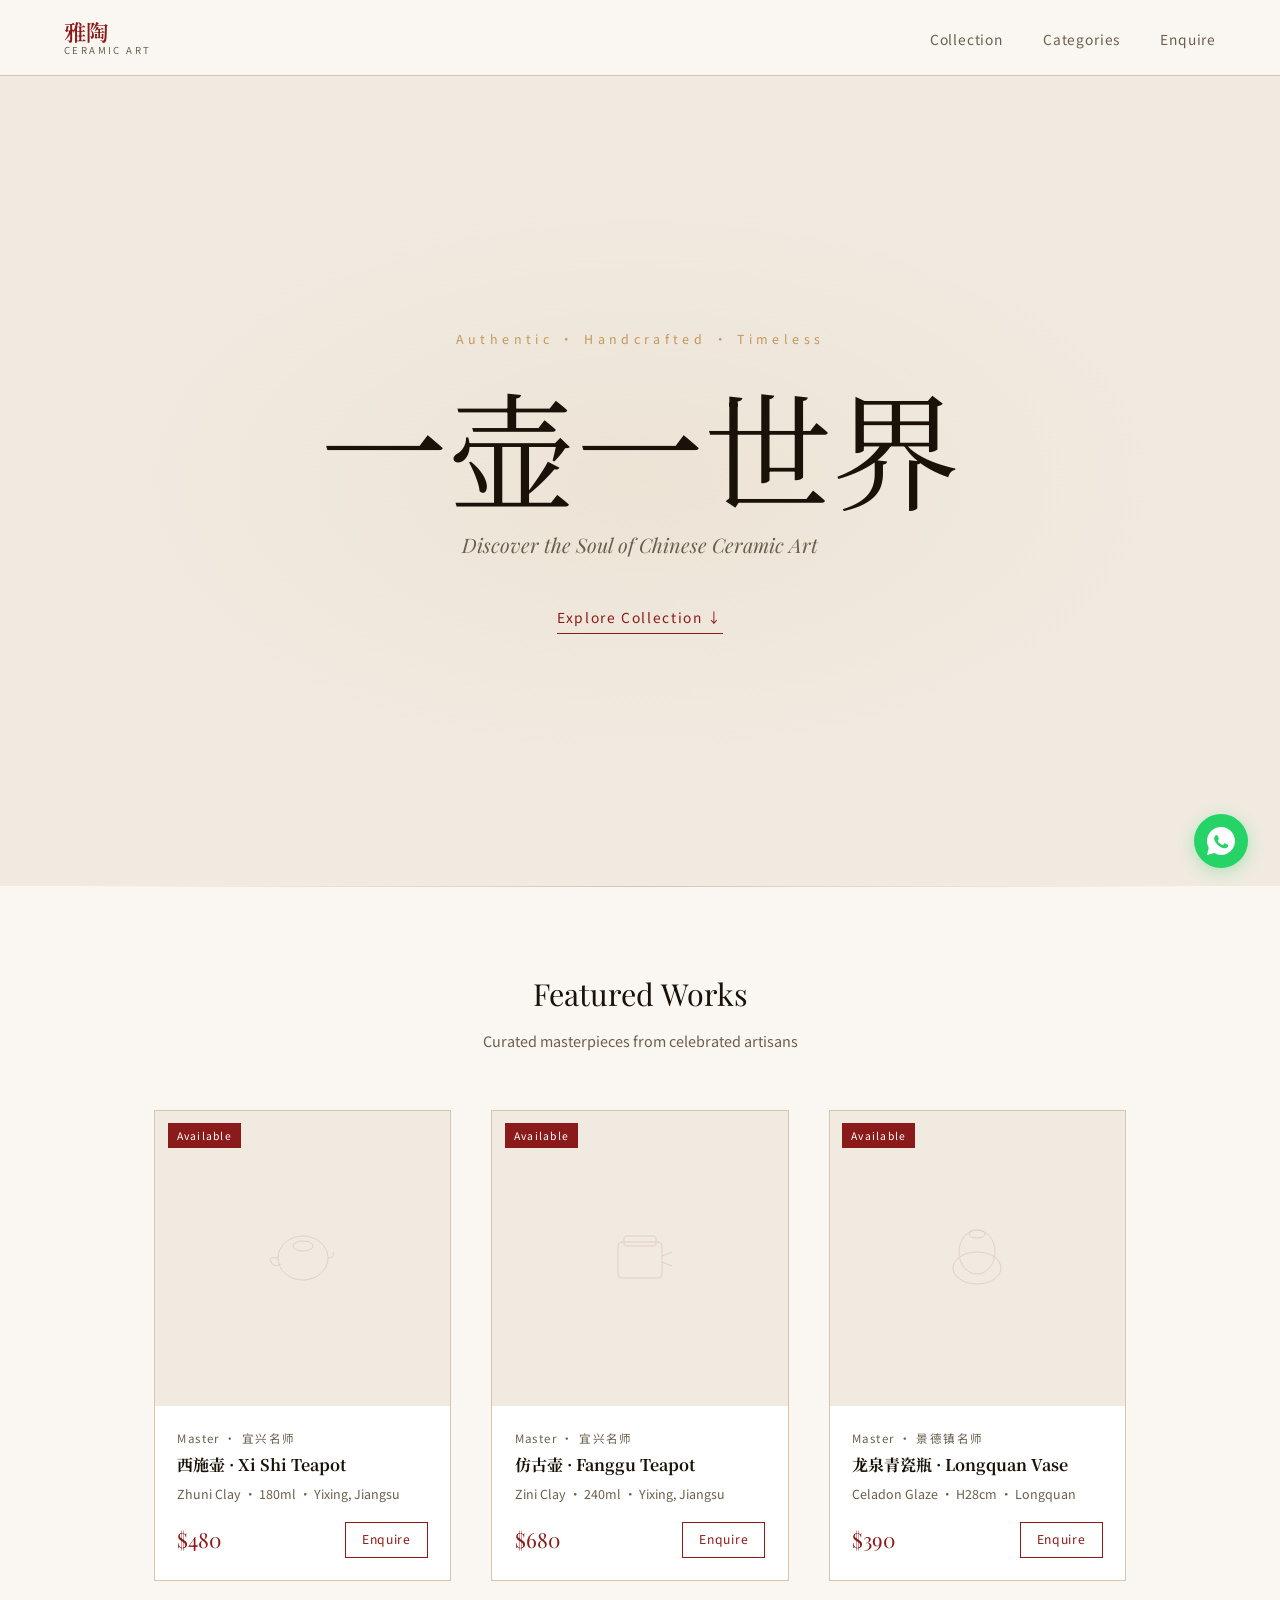
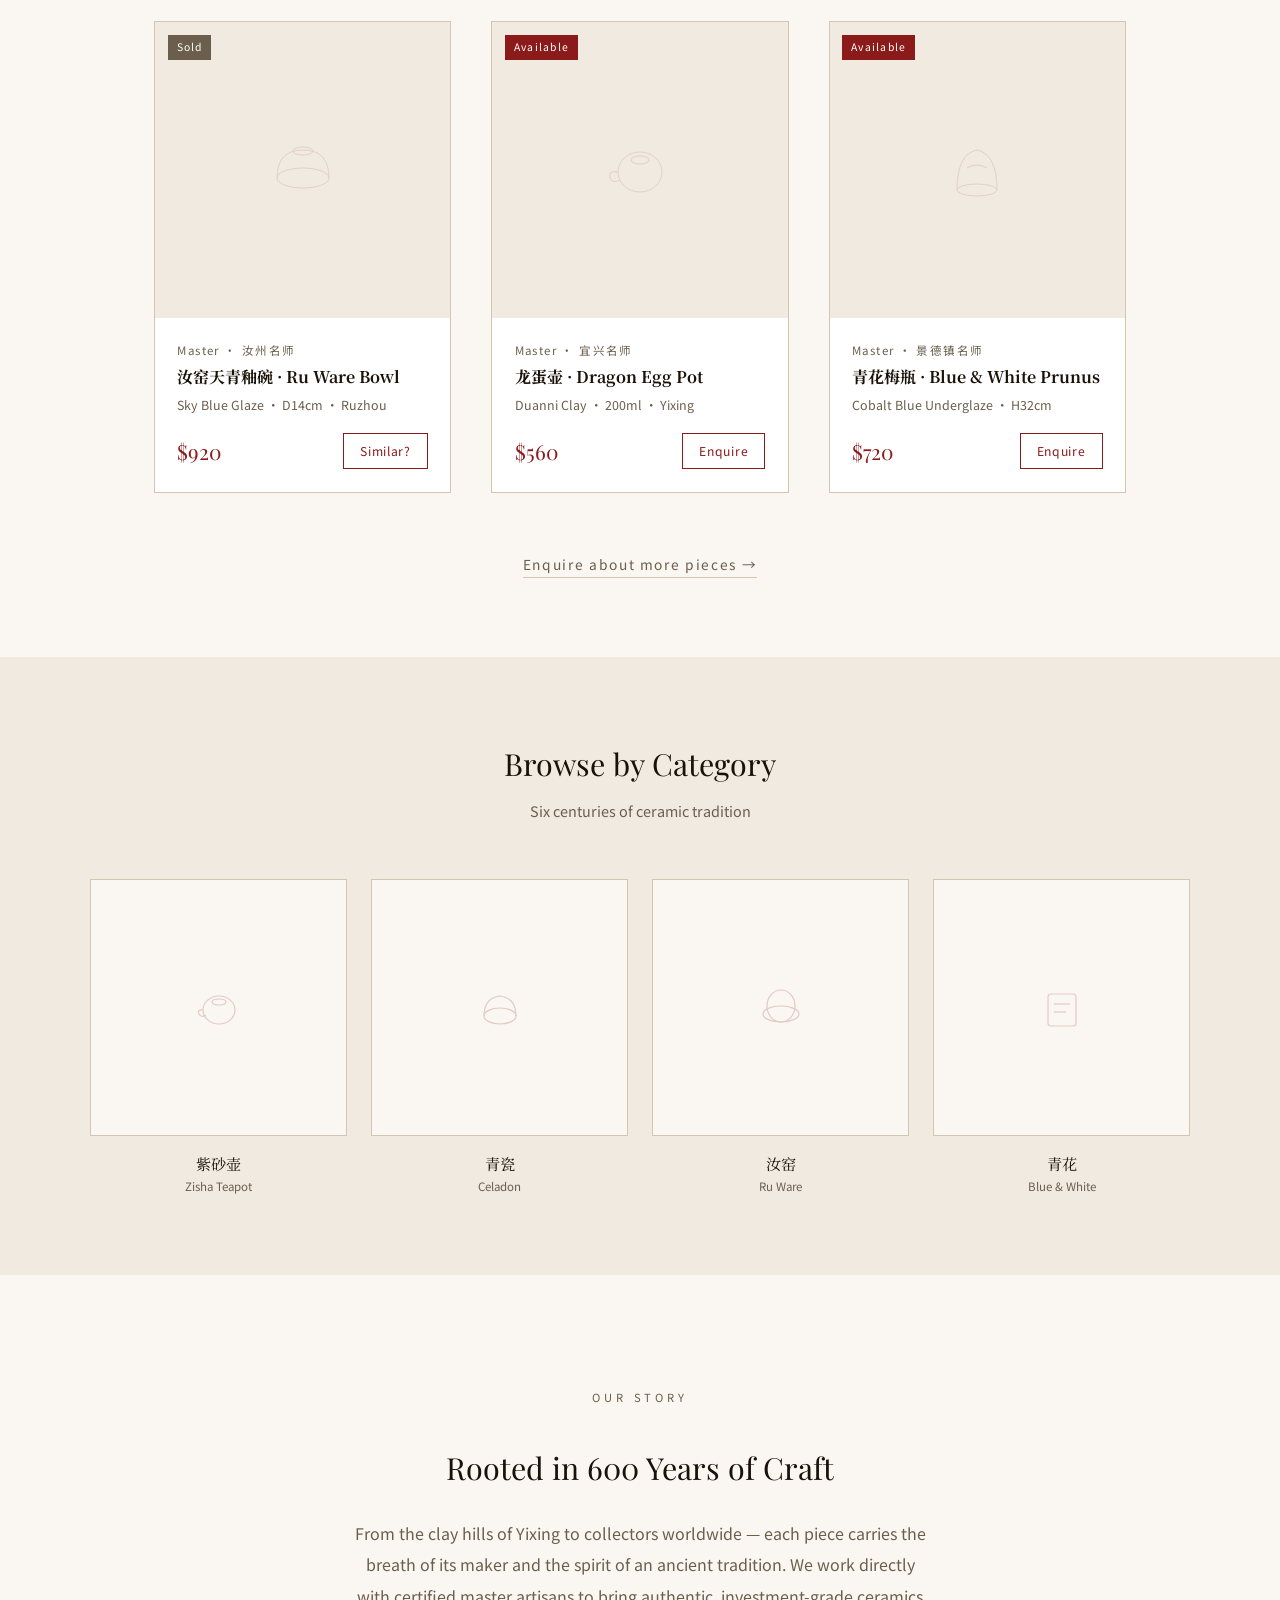
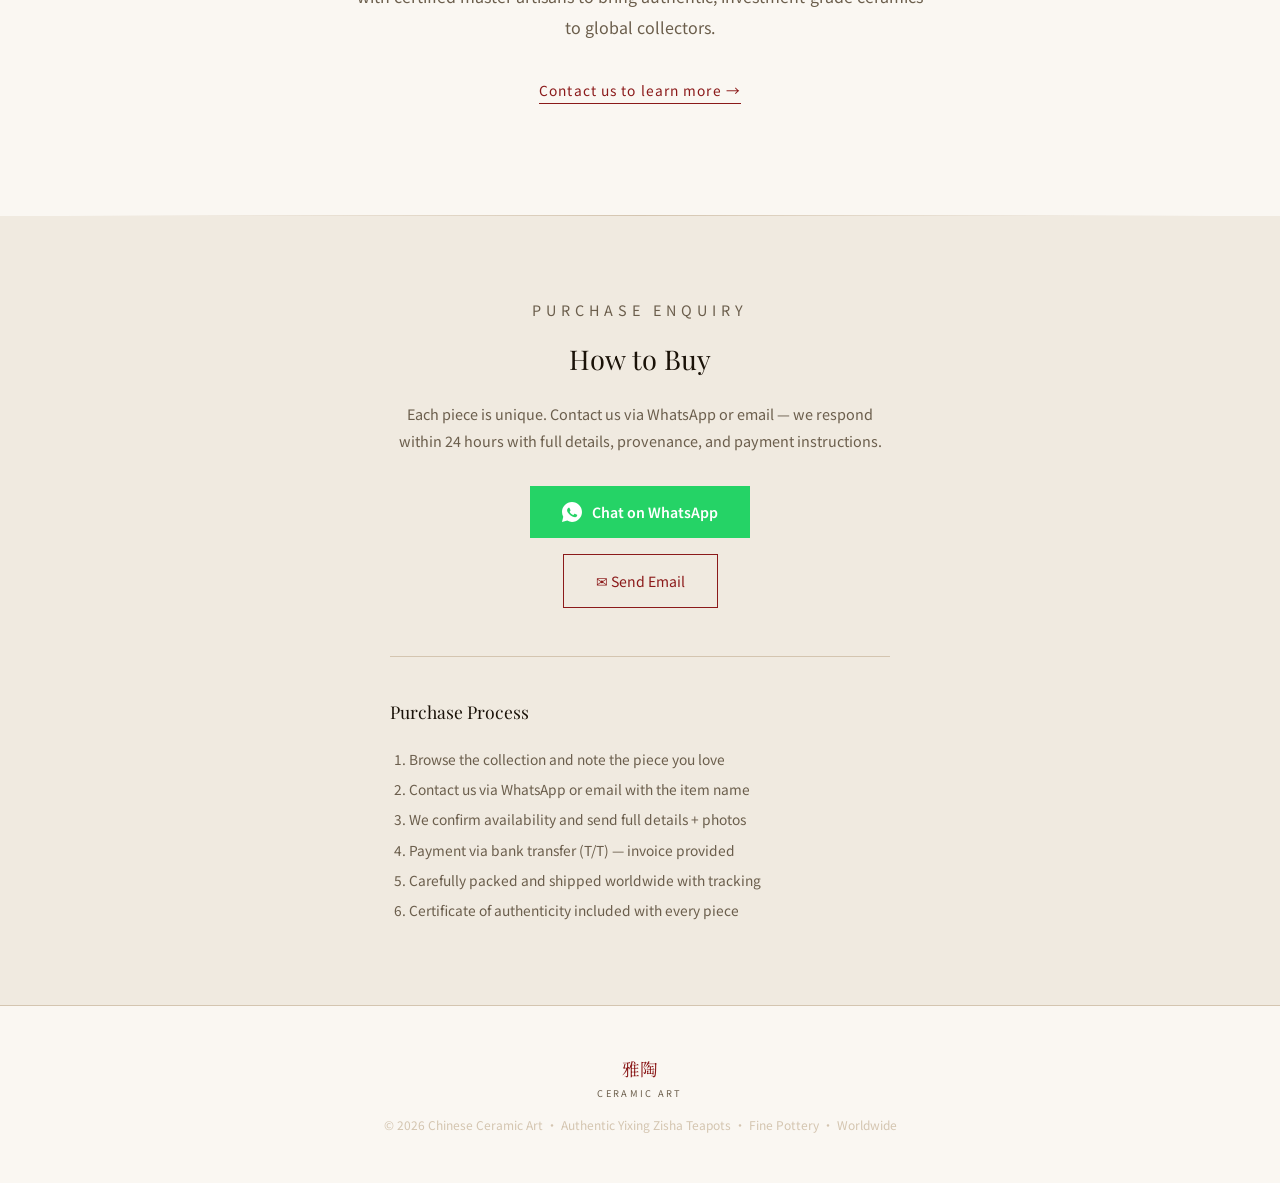
==== index.html @ b3f974ad "feat: 添加根目录完整单文件 DEMO（东方极简风格）" ====
<!DOCTYPE html>
<html lang="en">
<head>
<meta charset="UTF-8">
<meta name="viewport" content="width=device-width, initial-scale=1.0">
<title>雅陶 · Chinese Ceramic Art | Authentic Yixing Zisha Teapots</title>
<meta name="description" content="Authentic Chinese ceramic masterpieces. Handcrafted Yixing zisha teapots, celadon, and fine pottery. Worldwide shipping.">
<link rel="preconnect" href="https://fonts.googleapis.com">
<link href="https://fonts.googleapis.com/css2?family=Noto+Serif+SC:wght@400;600&family=Playfair+Display:ital,wght@0,400;0,700;1,400&family=Noto+Sans+SC:wght@300;400&display=swap" rel="stylesheet">
<style>
:root{--bg:#FAF7F2;--bg2:#F0EAE0;--bg3:#E8DDD0;--red:#8B1A1A;--gold:#C4975A;--text:#1A1208;--muted:#6B5E4C;--border:#D4C5B0;--wa:#25D366;--max:1100px}
*{box-sizing:border-box;margin:0;padding:0}
html{scroll-behavior:smooth}
body{font-family:'Noto Sans SC',sans-serif;background:var(--bg);color:var(--text);line-height:1.75}
a{color:inherit;text-decoration:none}
/* NAV */
nav{position:sticky;top:0;z-index:100;display:flex;justify-content:space-between;align-items:center;padding:1.2rem 5%;background:var(--bg);border-bottom:1px solid var(--border)}
.logo{display:flex;flex-direction:column;line-height:1.15}
.logo-cn{font-family:'Noto Serif SC',serif;font-size:1.4rem;font-weight:600;color:var(--red)}
.logo-en{font-size:.6rem;letter-spacing:.25em;color:var(--muted)}
.nav-links{list-style:none;display:flex;gap:2.5rem;align-items:center}
.nav-links a{font-size:.86rem;letter-spacing:.06em;color:var(--muted);transition:color .3s}
.nav-links a:hover{color:var(--red)}
/* HERO */
.hero{min-height:90vh;display:flex;align-items:center;justify-content:center;text-align:center;background:var(--bg2);padding:4rem 5%;position:relative;overflow:hidden}
.hero::before{content:'';position:absolute;inset:0;background:radial-gradient(ellipse 60% 50% at 50% 50%,rgba(196,151,90,.08) 0%,transparent 70%)}
.hero-inner{position:relative;z-index:1;max-width:700px}
.hero-sub{font-size:.78rem;letter-spacing:.35em;color:var(--gold);margin-bottom:1.8rem}
.hero h1{font-family:'Noto Serif SC',serif;font-size:clamp(4rem,12vw,8rem);font-weight:400;color:var(--text);margin-bottom:.8rem;line-height:1.05}
.hero-tagline{font-family:'Playfair Display',serif;font-style:italic;font-size:1.25rem;color:var(--muted);margin-bottom:2.5rem}
.btn-exp{display:inline-block;font-size:.86rem;letter-spacing:.12em;color:var(--red);border-bottom:1px solid var(--red);padding-bottom:.25rem;transition:opacity .3s}
.btn-exp:hover{opacity:.65}
/* SECTION */
.sec{max-width:var(--max);margin:0 auto;padding:5rem 5%}
.sec-hdr{text-align:center;margin-bottom:3.5rem}
.sec-hdr h2{font-family:'Playfair Display',serif;font-size:1.9rem;font-weight:400;margin-bottom:.5rem}
.sec-hdr p{color:var(--muted);font-size:.9rem}
.div{height:1px;background:linear-gradient(90deg,transparent,var(--border),transparent);margin:0 5%}
/* FEATURED */
.pgrid{display:grid;grid-template-columns:repeat(auto-fit,minmax(280px,1fr));gap:2.5rem}
.pc{background:#fff;border:1px solid var(--border);transition:box-shadow .3s}
.pc:hover{box-shadow:0 8px 32px rgba(26,18,8,.08)}
.pimg{width:100%;aspect-ratio:1/1;background:var(--bg2);position:relative;overflow:hidden;display:flex;align-items:center;justify-content:center;transition:transform .5s}
.pc:hover .pimg{transform:scale(1.03)}
.pimg svg{width:80px;height:80px;opacity:.12}
.badge{position:absolute;top:.8rem;left:.8rem;background:var(--red);color:#fff;font-size:.65rem;letter-spacing:.12em;padding:.2rem .55rem}
.badge.sold{background:var(--muted)}
.pinfo{padding:1.4rem}
.partist{font-size:.72rem;letter-spacing:.12em;color:var(--muted);margin-bottom:.3rem}
.pname{font-family:'Noto Serif SC',serif;font-size:1rem;margin-bottom:.4rem;line-height:1.5}
.pdetail{font-size:.78rem;color:var(--muted);margin-bottom:1rem}
.pfoot{display:flex;justify-content:space-between;align-items:center}
.pprice{font-family:'Playfair Display',serif;font-size:1.3rem;color:var(--red)}
.benq{border:1px solid var(--red);color:var(--red);font-size:.76rem;letter-spacing:.06em;padding:.4rem 1rem;transition:all .3s}
.benq:hover{background:var(--red);color:#fff}
.view-all{text-align:center;margin-top:3.5rem}
.view-all a{font-size:.86rem;letter-spacing:.12em;color:var(--muted);border-bottom:1px solid var(--border);padding-bottom:.2rem;transition:color .3s}
.view-all a:hover{color:var(--red)}
/* CATEGORIES */
.cats{background:var(--bg2);padding:5rem 5%}
.cats-inner{max-width:var(--max);margin:0 auto}
.cgrid{display:grid;grid-template-columns:repeat(4,1fr);gap:1.5rem;margin-top:3.5rem}
.ci{display:flex;flex-direction:column;align-items:center;gap:1rem;cursor:pointer;transition:opacity .3s}
.ci:hover{opacity:.75}
.cimg{width:100%;aspect-ratio:1/1;background:var(--bg);border:1px solid var(--border);display:flex;align-items:center;justify-content:center}
.cimg svg{width:48px;height:48px;opacity:.2}
.clbl{font-family:'Noto Serif SC',serif;font-size:.95rem;text-align:center;line-height:1.6}
.clbl small{font-family:'Noto Sans SC',sans-serif;font-size:.72rem;color:var(--muted);display:block}
/* STORY */
.story{padding:7rem 5%;text-align:center;background:var(--bg)}
.story-inner{max-width:580px;margin:0 auto}
.story-lbl{font-size:.7rem;letter-spacing:.35em;color:var(--gold);margin-bottom:1.2rem}
.story h2{font-family:'Playfair Display',serif;font-size:1.9rem;font-weight:400;margin-bottom:1.5rem}
.story p{color:var(--muted);line-height:1.95;margin-bottom:2rem}
.story a{font-size:.86rem;letter-spacing:.08em;color:var(--red);border-bottom:1px solid var(--red);padding-bottom:.2rem}
/* CONTACT */
.contact{padding:5rem 5%;background:var(--bg2);text-align:center}
.contact-inner{max-width:500px;margin:0 auto}
.contact h2{font-family:'Playfair Display',serif;font-size:1.7rem;font-weight:400;margin-bottom:1rem}
.contact p{color:var(--muted);font-size:.9rem;margin-bottom:2rem;line-height:1.9}
.cbtns{display:flex;flex-direction:column;gap:1rem;align-items:center}
.bwa{display:inline-flex;align-items:center;gap:.6rem;background:var(--wa);color:#fff;font-weight:600;font-size:.88rem;padding:.85rem 2rem;transition:opacity .3s}
.bwa:hover{opacity:.88}
.bem{display:inline-block;border:1px solid var(--red);color:var(--red);font-size:.88rem;padding:.85rem 2rem;transition:all .3s}
.bem:hover{background:var(--red);color:#fff}
.how-to{margin-top:3rem;text-align:left;border-top:1px solid var(--border);padding-top:2.5rem}
.how-to h3{font-family:'Playfair Display',serif;font-size:1.1rem;font-weight:400;margin-bottom:1rem;color:var(--text)}
.how-to ol{color:var(--muted);font-size:.86rem;line-height:2.2;padding-left:1.2rem}
/* FOOTER */
footer{text-align:center;padding:3rem 5%;border-top:1px solid var(--border)}
.flogo-cn{font-family:'Noto Serif SC',serif;font-size:1.1rem;color:var(--red);display:block}
.flogo-en{font-size:.58rem;letter-spacing:.25em;color:var(--muted);display:block;margin-bottom:.8rem}
.fcopy{font-size:.75rem;color:var(--border)}
/* WA FLOAT */
.waf{position:fixed;bottom:2rem;right:2rem;width:54px;height:54px;background:var(--wa);border-radius:50%;display:flex;align-items:center;justify-content:center;box-shadow:0 4px 16px rgba(37,211,102,.32);z-index:999;transition:transform .3s}
.waf:hover{transform:scale(1.1)}
@media(max-width:768px){.nav-links{display:none}.hero h1{font-size:4rem}.pgrid{grid-template-columns:1fr}.cgrid{grid-template-columns:repeat(2,1fr)}}
</style>
</head>
<body>

<nav>
  <a href="#" class="logo">
    <span class="logo-cn">雅陶</span>
    <span class="logo-en">CERAMIC ART</span>
  </a>
  <ul class="nav-links">
    <li><a href="#collection">Collection</a></li>
    <li><a href="#categories">Categories</a></li>
    <li><a href="#contact">Enquire</a></li>
  </ul>
</nav>

<!-- HERO -->
<section class="hero">
  <div class="hero-inner">
    <p class="hero-sub">Authentic · Handcrafted · Timeless</p>
    <h1>一壶一世界</h1>
    <p class="hero-tagline">Discover the Soul of Chinese Ceramic Art</p>
    <a href="#collection" class="btn-exp">Explore Collection ↓</a>
  </div>
</section>

<div class="div"></div>

<!-- FEATURED COLLECTION -->
<section class="sec" id="collection">
  <div class="sec-hdr">
    <h2>Featured Works</h2>
    <p>Curated masterpieces from celebrated artisans</p>
  </div>
  <div class="pgrid">

    <div class="pc">
      <div class="pimg">
        <svg viewBox="0 0 80 80" fill="none" stroke="#8B1A1A" stroke-width="1"><ellipse cx="40" cy="40" rx="25" ry="22"/><ellipse cx="40" cy="28" rx="10" ry="5"/><path d="M15 40 Q5 38 8 44 Q11 50 18 46"/><path d="M65 40 Q72 40 70 34"/></svg>
        <span class="badge">Available</span>
      </div>
      <div class="pinfo">
        <p class="partist">Master · 宜兴名师</p>
        <h3 class="pname">西施壶 · Xi Shi Teapot</h3>
        <p class="pdetail">Zhuni Clay · 180ml · Yixing, Jiangsu</p>
        <div class="pfoot">
          <span class="pprice">$480</span>
          <a href="https://wa.me/YOUR_NUMBER?text=I'm+interested+in+Xi+Shi+Teapot+%28$480%29" class="benq" target="_blank">Enquire</a>
        </div>
      </div>
    </div>

    <div class="pc">
      <div class="pimg">
        <svg viewBox="0 0 80 80" fill="none" stroke="#8B1A1A" stroke-width="1"><rect x="18" y="24" width="44" height="36" rx="4"/><rect x="24" y="18" width="32" height="10" rx="2"/><line x1="62" y1="38" x2="72" y2="34"/><line x1="62" y1="44" x2="72" y2="48"/></svg>
        <span class="badge">Available</span>
      </div>
      <div class="pinfo">
        <p class="partist">Master · 宜兴名师</p>
        <h3 class="pname">仿古壶 · Fanggu Teapot</h3>
        <p class="pdetail">Zini Clay · 240ml · Yixing, Jiangsu</p>
        <div class="pfoot">
          <span class="pprice">$680</span>
          <a href="https://wa.me/YOUR_NUMBER?text=I'm+interested+in+Fanggu+Teapot+%28$680%29" class="benq" target="_blank">Enquire</a>
        </div>
      </div>
    </div>

    <div class="pc">
      <div class="pimg">
        <svg viewBox="0 0 80 80" fill="none" stroke="#8B1A1A" stroke-width="1"><ellipse cx="40" cy="50" rx="24" ry="16"/><ellipse cx="40" cy="34" rx="18" ry="22"/><ellipse cx="40" cy="16" rx="8" ry="4"/></svg>
        <span class="badge">Available</span>
      </div>
      <div class="pinfo">
        <p class="partist">Master · 景德镇名师</p>
        <h3 class="pname">龙泉青瓷瓶 · Longquan Vase</h3>
        <p class="pdetail">Celadon Glaze · H28cm · Longquan</p>
        <div class="pfoot">
          <span class="pprice">$390</span>
          <a href="https://wa.me/YOUR_NUMBER?text=I'm+interested+in+Longquan+Vase+%28$390%29" class="benq" target="_blank">Enquire</a>
        </div>
      </div>
    </div>

    <div class="pc">
      <div class="pimg">
        <svg viewBox="0 0 80 80" fill="none" stroke="#8B1A1A" stroke-width="1"><ellipse cx="40" cy="48" rx="26" ry="10"/><path d="M14 48 Q14 20 40 20 Q66 20 66 48"/><ellipse cx="40" cy="21" rx="10" ry="4"/></svg>
        <span class="badge sold">Sold</span>
      </div>
      <div class="pinfo">
        <p class="partist">Master · 汝州名师</p>
        <h3 class="pname">汝窑天青釉碗 · Ru Ware Bowl</h3>
        <p class="pdetail">Sky Blue Glaze · D14cm · Ruzhou</p>
        <div class="pfoot">
          <span class="pprice">$920</span>
          <a href="https://wa.me/YOUR_NUMBER?text=Interested+in+similar+Ru+Ware+pieces" class="benq" target="_blank">Similar?</a>
        </div>
      </div>
    </div>

    <div class="pc">
      <div class="pimg">
        <svg viewBox="0 0 80 80" fill="none" stroke="#8B1A1A" stroke-width="1"><ellipse cx="40" cy="42" rx="22" ry="20"/><ellipse cx="40" cy="30" rx="9" ry="4"/><path d="M18 42 Q8 40 10 48 Q12 54 20 50"/></svg>
        <span class="badge">Available</span>
      </div>
      <div class="pinfo">
        <p class="partist">Master · 宜兴名师</p>
        <h3 class="pname">龙蛋壶 · Dragon Egg Pot</h3>
        <p class="pdetail">Duanni Clay · 200ml · Yixing</p>
        <div class="pfoot">
          <span class="pprice">$560</span>
          <a href="https://wa.me/YOUR_NUMBER?text=I'm+interested+in+Dragon+Egg+Pot+%28$560%29" class="benq" target="_blank">Enquire</a>
        </div>
      </div>
    </div>

    <div class="pc">
      <div class="pimg">
        <svg viewBox="0 0 80 80" fill="none" stroke="#8B1A1A" stroke-width="1"><path d="M20 60 Q20 24 40 20 Q60 24 60 60"/><ellipse cx="40" cy="60" rx="20" ry="6"/><path d="M30 38 Q40 32 50 38"/></svg>
        <span class="badge">Available</span>
      </div>
      <div class="pinfo">
        <p class="partist">Master · 景德镇名师</p>
        <h3 class="pname">青花梅瓶 · Blue & White Prunus</h3>
        <p class="pdetail">Cobalt Blue Underglaze · H32cm</p>
        <div class="pfoot">
          <span class="pprice">$720</span>
          <a href="https://wa.me/YOUR_NUMBER?text=I'm+interested+in+Blue+White+Prunus+Vase+%28$720%29" class="benq" target="_blank">Enquire</a>
        </div>
      </div>
    </div>

  </div>
  <div class="view-all"><a href="#contact">Enquire about more pieces →</a></div>
</section>

<!-- CATEGORIES -->
<div class="cats" id="categories">
  <div class="cats-inner">
    <div class="sec-hdr">
      <h2>Browse by Category</h2>
      <p>Six centuries of ceramic tradition</p>
    </div>
    <div class="cgrid">
      <div class="ci">
        <div class="cimg"><svg viewBox="0 0 48 48" fill="none" stroke="#8B1A1A" stroke-width="1.2"><ellipse cx="24" cy="26" rx="16" ry="14"/><ellipse cx="24" cy="18" rx="7" ry="3"/><path d="M8 26Q2 25 4 30Q6 34 11 31"/></svg></div>
        <span class="clbl">紫砂壶<small>Zisha Teapot</small></span>
      </div>
      <div class="ci">
        <div class="cimg"><svg viewBox="0 0 48 48" fill="none" stroke="#8B1A1A" stroke-width="1.2"><ellipse cx="24" cy="32" rx="16" ry="8"/><path d="M8 32Q8 14 24 12Q40 14 40 32"/></svg></div>
        <span class="clbl">青瓷<small>Celadon</small></span>
      </div>
      <div class="ci">
        <div class="cimg"><svg viewBox="0 0 48 48" fill="none" stroke="#8B1A1A" stroke-width="1.2"><ellipse cx="24" cy="30" rx="18" ry="8"/><ellipse cx="24" cy="22" rx="14" ry="16"/></svg></div>
        <span class="clbl">汝窑<small>Ru Ware</small></span>
      </div>
      <div class="ci">
        <div class="cimg"><svg viewBox="0 0 48 48" fill="none" stroke="#8B1A1A" stroke-width="1.2"><rect x="10" y="10" width="28" height="32" rx="3"/><line x1="16" y1="20" x2="32" y2="20"/><line x1="16" y1="28" x2="28" y2="28"/></svg></div>
        <span class="clbl">青花<small>Blue & White</small></span>
      </div>
    </div>
  </div>
</div>

<!-- STORY -->
<div class="story">
  <div class="story-inner">
    <p class="story-lbl">OUR STORY</p>
    <h2>Rooted in 600 Years of Craft</h2>
    <p>From the clay hills of Yixing to collectors worldwide — each piece carries the breath of its maker and the spirit of an ancient tradition. We work directly with certified master artisans to bring authentic, investment-grade ceramics to global collectors.</p>
    <a href="#contact">Contact us to learn more →</a>
  </div>
</div>

<div class="div"></div>

<!-- CONTACT -->
<div class="contact" id="contact">
  <div class="contact-inner">
    <p class="story-lbl" style="margin-bottom:.8rem">PURCHASE ENQUIRY</p>
    <h2>How to Buy</h2>
    <p>Each piece is unique. Contact us via WhatsApp or email — we respond within 24 hours with full details, provenance, and payment instructions.</p>
    <div class="cbtns">
      <a href="https://wa.me/YOUR_NUMBER?text=Hello%2C+I'd+like+to+enquire+about+a+ceramic+piece" class="bwa" target="_blank">
        <svg width="20" height="20" viewBox="0 0 32 32" fill="white"><path d="M16 0C7.164 0 0 7.163 0 16c0 2.822.736 5.469 2.018 7.773L0 32l8.418-2.207A15.93 15.93 0 0016 32c8.836 0 16-7.163 16-16S24.836 0 16 0zm8.078 22.418c-.336.943-1.965 1.805-2.703 1.918-.691.105-1.559.15-2.514-.158-.578-.188-1.32-.438-2.268-.857-3.992-1.723-6.602-5.73-6.801-5.994-.199-.264-1.625-2.162-1.625-4.125s1.027-2.926 1.393-3.328c.363-.402.793-.502 1.059-.502.264 0 .527.002.758.014.242.012.568-.092.889.678.336.801 1.143 2.764 1.242 2.963.1.199.166.43.033.693-.133.264-.199.43-.398.662-.199.232-.418.519-.596.697-.199.199-.406.414-.175.812.232.398 1.031 1.699 2.213 2.748 1.52 1.355 2.801 1.773 3.199 1.973.398.199.629.166.861-.1.232-.264.994-1.162 1.26-1.561.264-.398.527-.332.889-.199.363.133 2.309 1.09 2.707 1.287.398.199.662.299.762.465.1.166.1.963-.236 1.906z"/></svg>
        Chat on WhatsApp
      </a>
      <a href="mailto:YOUR_EMAIL?subject=Ceramic%20Enquiry" class="bem">✉ Send Email</a>
    </div>
    <div class="how-to">
      <h3>Purchase Process</h3>
      <ol>
        <li>Browse the collection and note the piece you love</li>
        <li>Contact us via WhatsApp or email with the item name</li>
        <li>We confirm availability and send full details + photos</li>
        <li>Payment via bank transfer (T/T) — invoice provided</li>
        <li>Carefully packed and shipped worldwide with tracking</li>
        <li>Certificate of authenticity included with every piece</li>
      </ol>
    </div>
  </div>
</div>

<footer>
  <span class="flogo-cn">雅陶</span>
  <span class="flogo-en">CERAMIC ART</span>
  <div class="fcopy">© 2026 Chinese Ceramic Art · Authentic Yixing Zisha Teapots · Fine Pottery · Worldwide</div>
</footer>

<a href="https://wa.me/YOUR_NUMBER?text=Hello%2C+ceramic+art+enquiry" class="waf" target="_blank" aria-label="WhatsApp">
  <svg width="28" height="28" viewBox="0 0 32 32" fill="white"><path d="M16 0C7.164 0 0 7.163 0 16c0 2.822.736 5.469 2.018 7.773L0 32l8.418-2.207A15.93 15.93 0 0016 32c8.836 0 16-7.163 16-16S24.836 0 16 0zm8.078 22.418c-.336.943-1.965 1.805-2.703 1.918-.691.105-1.559.15-2.514-.158-.578-.188-1.32-.438-2.268-.857-3.992-1.723-6.602-5.73-6.801-5.994-.199-.264-1.625-2.162-1.625-4.125s1.027-2.926 1.393-3.328c.363-.402.793-.502 1.059-.502.264 0 .527.002.758.014.242.012.568-.092.889.678.336.801 1.143 2.764 1.242 2.963.1.199.166.43.033.693-.133.264-.199.43-.398.662-.199.232-.418.519-.596.697-.199.199-.406.414-.175.812.232.398 1.031 1.699 2.213 2.748 1.52 1.355 2.801 1.773 3.199 1.973.398.199.629.166.861-.1.232-.264.994-1.162 1.26-1.561.264-.398.527-.332.889-.199.363.133 2.309 1.09 2.707 1.287.398.199.662.299.762.465.1.166.1.963-.236 1.906z"/></svg>
</a>

<script>
document.querySelectorAll('a[href^="#"]').forEach(a=>{
  a.addEventListener('click',e=>{
    const t=document.querySelector(a.getAttribute('href'));
    if(t){e.preventDefault();t.scrollIntoView({behavior:'smooth'});}
  });
});
</script>
</body>
</html>
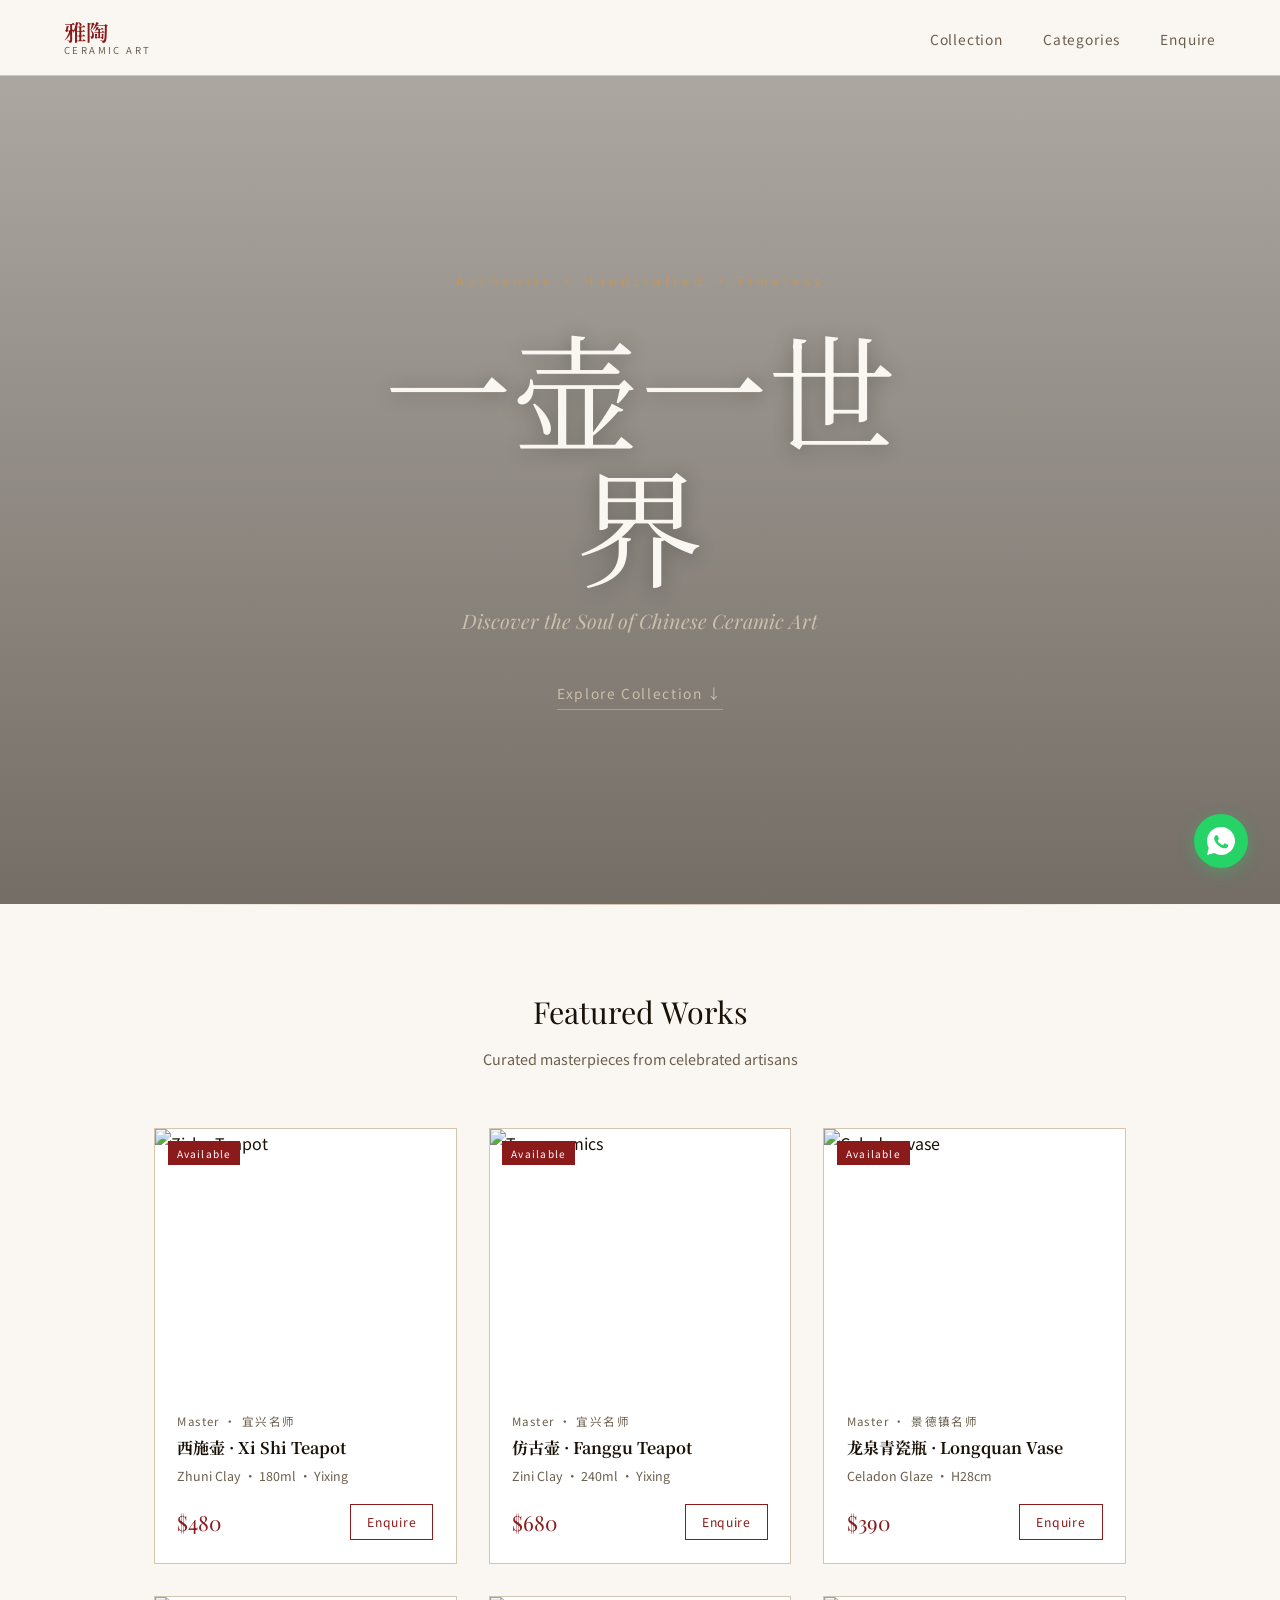
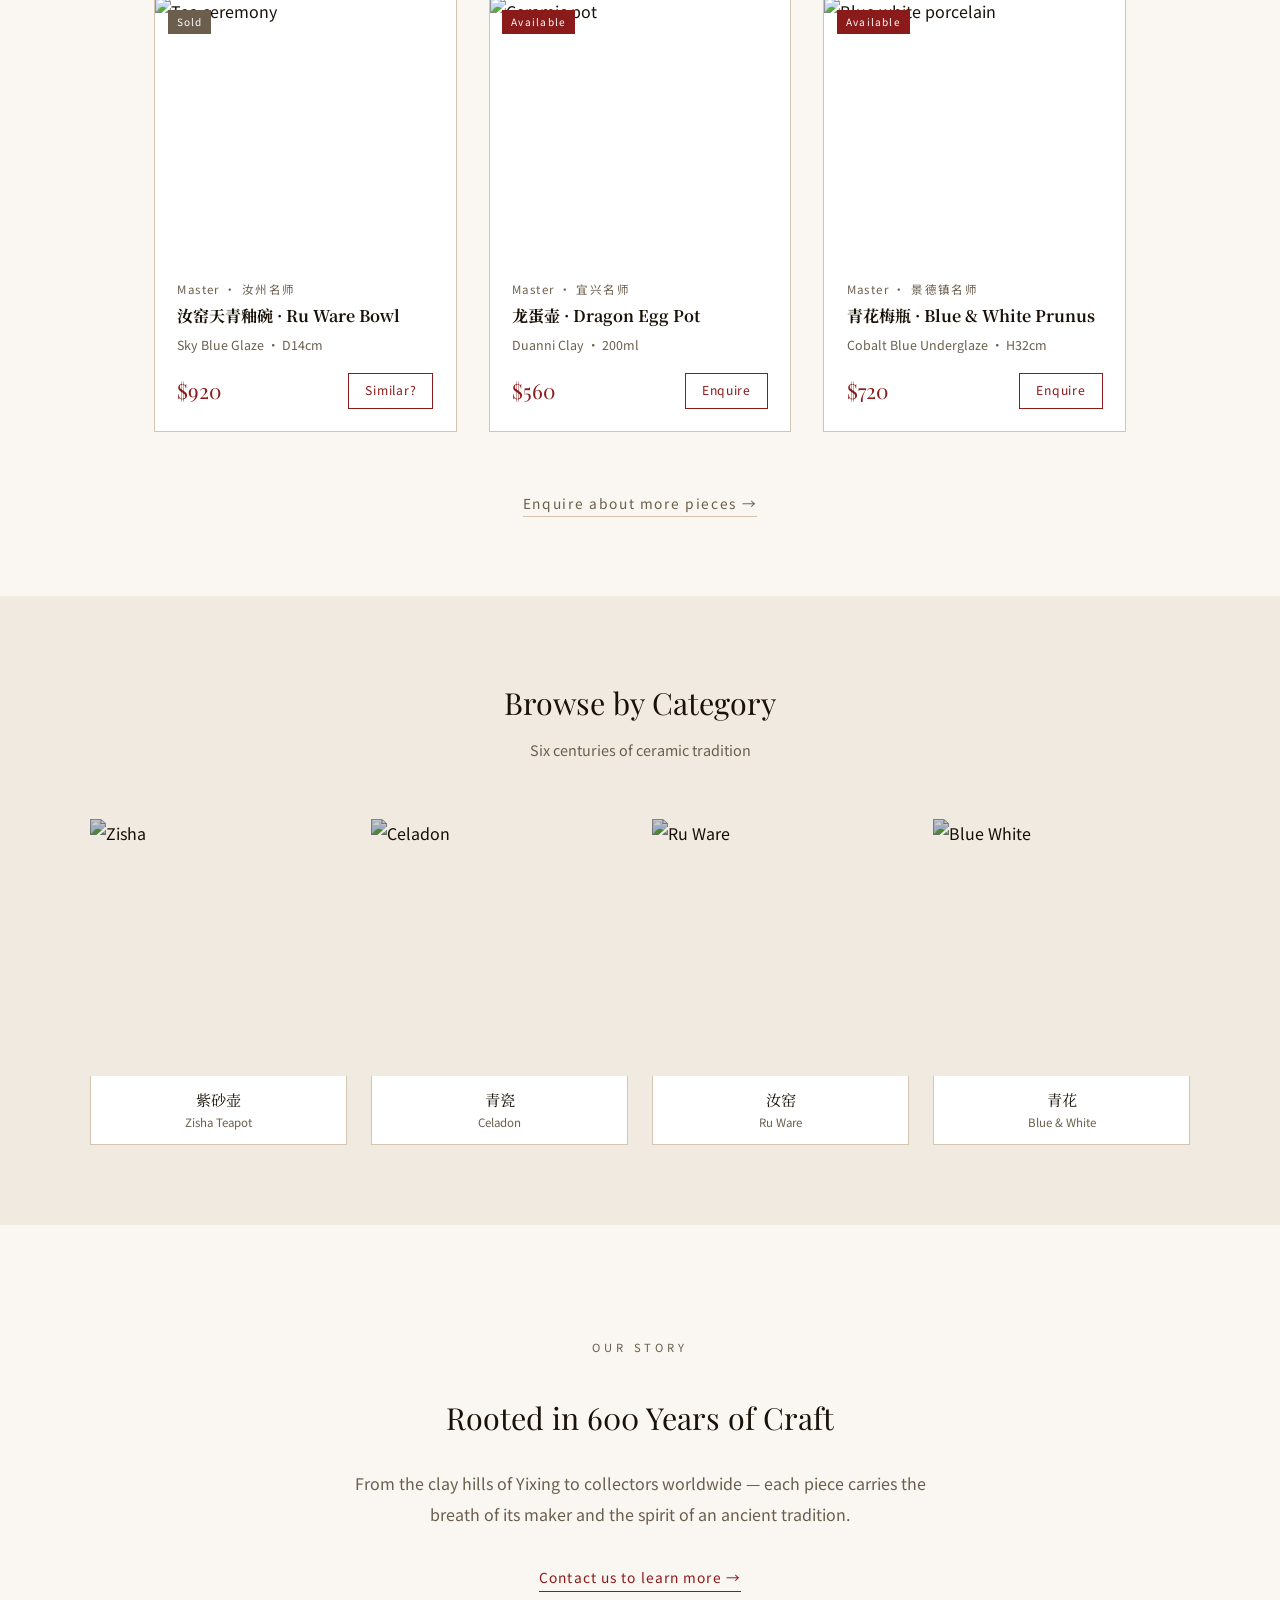
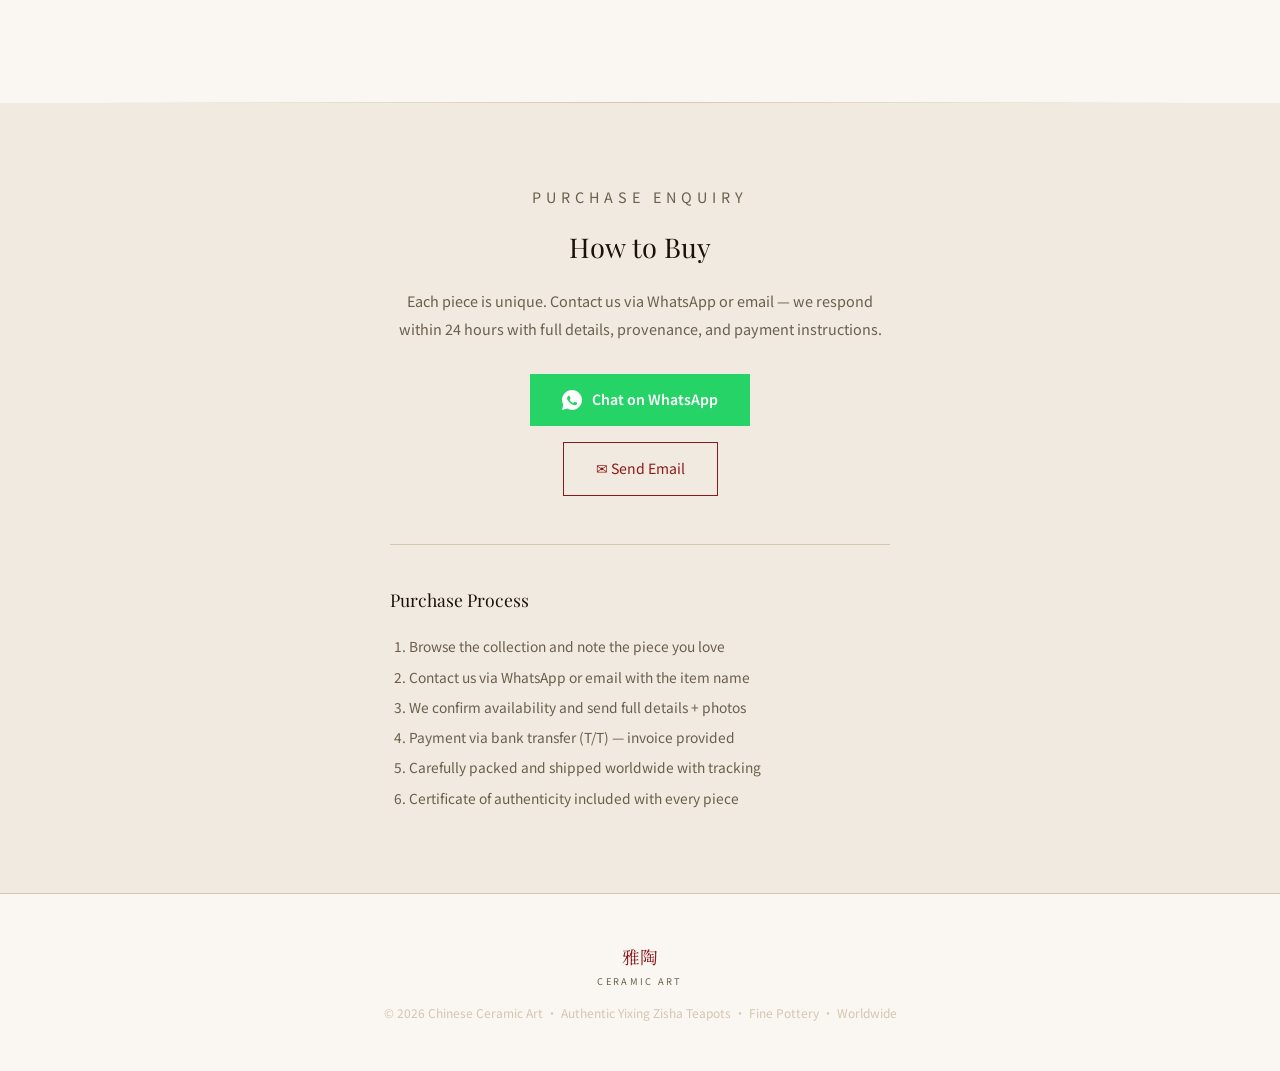
==== commit fa0c2c5b: "feat: 陶瓷网站换入真实图片，Hero 全屏茶道意境大图" ====
--- a/index.html
+++ b/index.html
@@ -8,42 +8,34 @@
 <link rel="preconnect" href="https://fonts.googleapis.com">
 <link href="https://fonts.googleapis.com/css2?family=Noto+Serif+SC:wght@400;600&family=Playfair+Display:ital,wght@0,400;0,700;1,400&family=Noto+Sans+SC:wght@300;400&display=swap" rel="stylesheet">
 <style>
-:root{--bg:#FAF7F2;--bg2:#F0EAE0;--bg3:#E8DDD0;--red:#8B1A1A;--gold:#C4975A;--text:#1A1208;--muted:#6B5E4C;--border:#D4C5B0;--wa:#25D366;--max:1100px}
-*{box-sizing:border-box;margin:0;padding:0}
-html{scroll-behavior:smooth}
+:root{--bg:#FAF7F2;--bg2:#F0EAE0;--red:#8B1A1A;--gold:#C4975A;--text:#1A1208;--muted:#6B5E4C;--border:#D4C5B0;--wa:#25D366;--max:1100px}
+*{box-sizing:border-box;margin:0;padding:0}html{scroll-behavior:smooth}
 body{font-family:'Noto Sans SC',sans-serif;background:var(--bg);color:var(--text);line-height:1.75}
 a{color:inherit;text-decoration:none}
-/* NAV */
-nav{position:sticky;top:0;z-index:100;display:flex;justify-content:space-between;align-items:center;padding:1.2rem 5%;background:var(--bg);border-bottom:1px solid var(--border)}
+nav{position:sticky;top:0;z-index:100;display:flex;justify-content:space-between;align-items:center;padding:1.2rem 5%;background:rgba(250,247,242,.96);border-bottom:1px solid var(--border);backdrop-filter:blur(8px)}
 .logo{display:flex;flex-direction:column;line-height:1.15}
 .logo-cn{font-family:'Noto Serif SC',serif;font-size:1.4rem;font-weight:600;color:var(--red)}
 .logo-en{font-size:.6rem;letter-spacing:.25em;color:var(--muted)}
 .nav-links{list-style:none;display:flex;gap:2.5rem;align-items:center}
-.nav-links a{font-size:.86rem;letter-spacing:.06em;color:var(--muted);transition:color .3s}
-.nav-links a:hover{color:var(--red)}
-/* HERO */
-.hero{min-height:90vh;display:flex;align-items:center;justify-content:center;text-align:center;background:var(--bg2);padding:4rem 5%;position:relative;overflow:hidden}
-.hero::before{content:'';position:absolute;inset:0;background:radial-gradient(ellipse 60% 50% at 50% 50%,rgba(196,151,90,.08) 0%,transparent 70%)}
-.hero-inner{position:relative;z-index:1;max-width:700px}
+.nav-links a{font-size:.86rem;letter-spacing:.06em;color:var(--muted);transition:color .3s}.nav-links a:hover{color:var(--red)}
+.hero{position:relative;min-height:92vh;display:flex;align-items:center;justify-content:center;text-align:center;overflow:hidden}
+.hero-img{position:absolute;inset:0;background:url('https://images.unsplash.com/photo-1490312278390-ab64016e0aa9?w=1800&q=85') center/cover no-repeat}
+.hero-ov{position:absolute;inset:0;background:linear-gradient(to bottom,rgba(26,18,8,.35) 0%,rgba(26,18,8,.6) 100%)}
+.hero-inner{position:relative;z-index:1;max-width:700px;padding:0 2rem}
 .hero-sub{font-size:.78rem;letter-spacing:.35em;color:var(--gold);margin-bottom:1.8rem}
-.hero h1{font-family:'Noto Serif SC',serif;font-size:clamp(4rem,12vw,8rem);font-weight:400;color:var(--text);margin-bottom:.8rem;line-height:1.05}
-.hero-tagline{font-family:'Playfair Display',serif;font-style:italic;font-size:1.25rem;color:var(--muted);margin-bottom:2.5rem}
-.btn-exp{display:inline-block;font-size:.86rem;letter-spacing:.12em;color:var(--red);border-bottom:1px solid var(--red);padding-bottom:.25rem;transition:opacity .3s}
-.btn-exp:hover{opacity:.65}
-/* SECTION */
+.hero h1{font-family:'Noto Serif SC',serif;font-size:clamp(4rem,12vw,8rem);font-weight:400;color:#FAF7F2;margin-bottom:.8rem;line-height:1.05;text-shadow:0 2px 20px rgba(0,0,0,.3)}
+.hero-tagline{font-family:'Playfair Display',serif;font-style:italic;font-size:1.25rem;color:rgba(212,197,176,.9);margin-bottom:2.5rem}
+.btn-exp{display:inline-block;font-size:.86rem;letter-spacing:.12em;color:rgba(212,197,176,.9);border-bottom:1px solid rgba(212,197,176,.5);padding-bottom:.25rem;transition:all .3s}.btn-exp:hover{color:#fff;border-color:#fff}
 .sec{max-width:var(--max);margin:0 auto;padding:5rem 5%}
 .sec-hdr{text-align:center;margin-bottom:3.5rem}
 .sec-hdr h2{font-family:'Playfair Display',serif;font-size:1.9rem;font-weight:400;margin-bottom:.5rem}
 .sec-hdr p{color:var(--muted);font-size:.9rem}
 .div{height:1px;background:linear-gradient(90deg,transparent,var(--border),transparent);margin:0 5%}
-/* FEATURED */
-.pgrid{display:grid;grid-template-columns:repeat(auto-fit,minmax(280px,1fr));gap:2.5rem}
-.pc{background:#fff;border:1px solid var(--border);transition:box-shadow .3s}
-.pc:hover{box-shadow:0 8px 32px rgba(26,18,8,.08)}
-.pimg{width:100%;aspect-ratio:1/1;background:var(--bg2);position:relative;overflow:hidden;display:flex;align-items:center;justify-content:center;transition:transform .5s}
-.pc:hover .pimg{transform:scale(1.03)}
-.pimg svg{width:80px;height:80px;opacity:.12}
-.badge{position:absolute;top:.8rem;left:.8rem;background:var(--red);color:#fff;font-size:.65rem;letter-spacing:.12em;padding:.2rem .55rem}
+.pgrid{display:grid;grid-template-columns:repeat(3,1fr);gap:2rem}
+.pc{background:#fff;border:1px solid var(--border);overflow:hidden;transition:box-shadow .3s}.pc:hover{box-shadow:0 8px 32px rgba(26,18,8,.1)}
+.pimg-wrap{position:relative;overflow:hidden}
+.pimg-wrap img{width:100%;height:260px;object-fit:cover;display:block;transition:transform .5s}.pc:hover .pimg-wrap img{transform:scale(1.04)}
+.badge{position:absolute;top:.8rem;left:.8rem;background:var(--red);color:#fff;font-size:.63rem;letter-spacing:.12em;padding:.2rem .55rem}
 .badge.sold{background:var(--muted)}
 .pinfo{padding:1.4rem}
 .partist{font-size:.72rem;letter-spacing:.12em;color:var(--muted);margin-bottom:.3rem}
@@ -51,68 +43,54 @@
 .pdetail{font-size:.78rem;color:var(--muted);margin-bottom:1rem}
 .pfoot{display:flex;justify-content:space-between;align-items:center}
 .pprice{font-family:'Playfair Display',serif;font-size:1.3rem;color:var(--red)}
-.benq{border:1px solid var(--red);color:var(--red);font-size:.76rem;letter-spacing:.06em;padding:.4rem 1rem;transition:all .3s}
-.benq:hover{background:var(--red);color:#fff}
+.benq{border:1px solid var(--red);color:var(--red);font-size:.76rem;letter-spacing:.06em;padding:.4rem 1rem;transition:all .3s}.benq:hover{background:var(--red);color:#fff}
 .view-all{text-align:center;margin-top:3.5rem}
-.view-all a{font-size:.86rem;letter-spacing:.12em;color:var(--muted);border-bottom:1px solid var(--border);padding-bottom:.2rem;transition:color .3s}
-.view-all a:hover{color:var(--red)}
-/* CATEGORIES */
+.view-all a{font-size:.86rem;letter-spacing:.12em;color:var(--muted);border-bottom:1px solid var(--border);padding-bottom:.2rem;transition:color .3s}.view-all a:hover{color:var(--red)}
 .cats{background:var(--bg2);padding:5rem 5%}
 .cats-inner{max-width:var(--max);margin:0 auto}
-.cgrid{display:grid;grid-template-columns:repeat(4,1fr);gap:1.5rem;margin-top:3.5rem}
-.ci{display:flex;flex-direction:column;align-items:center;gap:1rem;cursor:pointer;transition:opacity .3s}
-.ci:hover{opacity:.75}
-.cimg{width:100%;aspect-ratio:1/1;background:var(--bg);border:1px solid var(--border);display:flex;align-items:center;justify-content:center}
-.cimg svg{width:48px;height:48px;opacity:.2}
-.clbl{font-family:'Noto Serif SC',serif;font-size:.95rem;text-align:center;line-height:1.6}
+.cgrid{display:grid;grid-template-columns:repeat(4,1fr);gap:1.5rem;margin-top:3rem}
+.ci{overflow:hidden;cursor:pointer;transition:opacity .3s}.ci:hover{opacity:.88}
+.ci img{width:100%;aspect-ratio:1/1;object-fit:cover;display:block;filter:brightness(.8) saturate(.9);transition:transform .4s}.ci:hover img{transform:scale(1.04)}
+.clbl{padding:.8rem .4rem;font-family:'Noto Serif SC',serif;font-size:.95rem;text-align:center;line-height:1.6;background:#fff;border:1px solid var(--border);border-top:none}
 .clbl small{font-family:'Noto Sans SC',sans-serif;font-size:.72rem;color:var(--muted);display:block}
-/* STORY */
-.story{padding:7rem 5%;text-align:center;background:var(--bg)}
-.story-inner{max-width:580px;margin:0 auto}
+.story{position:relative;padding:7rem 5%;text-align:center;overflow:hidden}
+.story-img{position:absolute;inset:0;background:url('https://images.unsplash.com/photo-1544787219-7f47ccb76574?w=1400&q=80') center/cover}
+.story-ov{position:absolute;inset:0;background:rgba(250,247,242,.92)}
+.story-inner{position:relative;z-index:1;max-width:580px;margin:0 auto}
 .story-lbl{font-size:.7rem;letter-spacing:.35em;color:var(--gold);margin-bottom:1.2rem}
 .story h2{font-family:'Playfair Display',serif;font-size:1.9rem;font-weight:400;margin-bottom:1.5rem}
 .story p{color:var(--muted);line-height:1.95;margin-bottom:2rem}
 .story a{font-size:.86rem;letter-spacing:.08em;color:var(--red);border-bottom:1px solid var(--red);padding-bottom:.2rem}
-/* CONTACT */
 .contact{padding:5rem 5%;background:var(--bg2);text-align:center}
 .contact-inner{max-width:500px;margin:0 auto}
 .contact h2{font-family:'Playfair Display',serif;font-size:1.7rem;font-weight:400;margin-bottom:1rem}
 .contact p{color:var(--muted);font-size:.9rem;margin-bottom:2rem;line-height:1.9}
 .cbtns{display:flex;flex-direction:column;gap:1rem;align-items:center}
-.bwa{display:inline-flex;align-items:center;gap:.6rem;background:var(--wa);color:#fff;font-weight:600;font-size:.88rem;padding:.85rem 2rem;transition:opacity .3s}
-.bwa:hover{opacity:.88}
-.bem{display:inline-block;border:1px solid var(--red);color:var(--red);font-size:.88rem;padding:.85rem 2rem;transition:all .3s}
-.bem:hover{background:var(--red);color:#fff}
+.bwa{display:inline-flex;align-items:center;gap:.6rem;background:var(--wa);color:#fff;font-weight:600;font-size:.88rem;padding:.85rem 2rem;transition:opacity .3s}.bwa:hover{opacity:.88}
+.bem{display:inline-block;border:1px solid var(--red);color:var(--red);font-size:.88rem;padding:.85rem 2rem;transition:all .3s}.bem:hover{background:var(--red);color:#fff}
 .how-to{margin-top:3rem;text-align:left;border-top:1px solid var(--border);padding-top:2.5rem}
-.how-to h3{font-family:'Playfair Display',serif;font-size:1.1rem;font-weight:400;margin-bottom:1rem;color:var(--text)}
+.how-to h3{font-family:'Playfair Display',serif;font-size:1.1rem;font-weight:400;margin-bottom:1rem}
 .how-to ol{color:var(--muted);font-size:.86rem;line-height:2.2;padding-left:1.2rem}
-/* FOOTER */
 footer{text-align:center;padding:3rem 5%;border-top:1px solid var(--border)}
 .flogo-cn{font-family:'Noto Serif SC',serif;font-size:1.1rem;color:var(--red);display:block}
 .flogo-en{font-size:.58rem;letter-spacing:.25em;color:var(--muted);display:block;margin-bottom:.8rem}
 .fcopy{font-size:.75rem;color:var(--border)}
-/* WA FLOAT */
-.waf{position:fixed;bottom:2rem;right:2rem;width:54px;height:54px;background:var(--wa);border-radius:50%;display:flex;align-items:center;justify-content:center;box-shadow:0 4px 16px rgba(37,211,102,.32);z-index:999;transition:transform .3s}
-.waf:hover{transform:scale(1.1)}
+.waf{position:fixed;bottom:2rem;right:2rem;width:54px;height:54px;background:var(--wa);border-radius:50%;display:flex;align-items:center;justify-content:center;box-shadow:0 4px 16px rgba(37,211,102,.32);z-index:999;transition:transform .3s}.waf:hover{transform:scale(1.1)}
+@media(max-width:900px){.pgrid{grid-template-columns:1fr 1fr}}
 @media(max-width:768px){.nav-links{display:none}.hero h1{font-size:4rem}.pgrid{grid-template-columns:1fr}.cgrid{grid-template-columns:repeat(2,1fr)}}
 </style>
 </head>
 <body>
-
 <nav>
-  <a href="#" class="logo">
-    <span class="logo-cn">雅陶</span>
-    <span class="logo-en">CERAMIC ART</span>
-  </a>
+  <a href="#" class="logo"><span class="logo-cn">雅陶</span><span class="logo-en">CERAMIC ART</span></a>
   <ul class="nav-links">
     <li><a href="#collection">Collection</a></li>
     <li><a href="#categories">Categories</a></li>
     <li><a href="#contact">Enquire</a></li>
   </ul>
 </nav>
-
-<!-- HERO -->
 <section class="hero">
+  <div class="hero-img"></div><div class="hero-ov"></div>
   <div class="hero-inner">
     <p class="hero-sub">Authentic · Handcrafted · Timeless</p>
     <h1>一壶一世界</h1>
@@ -120,169 +98,51 @@
     <a href="#collection" class="btn-exp">Explore Collection ↓</a>
   </div>
 </section>
-
 <div class="div"></div>
-
-<!-- FEATURED COLLECTION -->
 <section class="sec" id="collection">
-  <div class="sec-hdr">
-    <h2>Featured Works</h2>
-    <p>Curated masterpieces from celebrated artisans</p>
-  </div>
+  <div class="sec-hdr"><h2>Featured Works</h2><p>Curated masterpieces from celebrated artisans</p></div>
   <div class="pgrid">
-
-    <div class="pc">
-      <div class="pimg">
-        <svg viewBox="0 0 80 80" fill="none" stroke="#8B1A1A" stroke-width="1"><ellipse cx="40" cy="40" rx="25" ry="22"/><ellipse cx="40" cy="28" rx="10" ry="5"/><path d="M15 40 Q5 38 8 44 Q11 50 18 46"/><path d="M65 40 Q72 40 70 34"/></svg>
-        <span class="badge">Available</span>
-      </div>
-      <div class="pinfo">
-        <p class="partist">Master · 宜兴名师</p>
-        <h3 class="pname">西施壶 · Xi Shi Teapot</h3>
-        <p class="pdetail">Zhuni Clay · 180ml · Yixing, Jiangsu</p>
-        <div class="pfoot">
-          <span class="pprice">$480</span>
-          <a href="https://wa.me/YOUR_NUMBER?text=I'm+interested+in+Xi+Shi+Teapot+%28$480%29" class="benq" target="_blank">Enquire</a>
-        </div>
-      </div>
-    </div>
-
-    <div class="pc">
-      <div class="pimg">
-        <svg viewBox="0 0 80 80" fill="none" stroke="#8B1A1A" stroke-width="1"><rect x="18" y="24" width="44" height="36" rx="4"/><rect x="24" y="18" width="32" height="10" rx="2"/><line x1="62" y1="38" x2="72" y2="34"/><line x1="62" y1="44" x2="72" y2="48"/></svg>
-        <span class="badge">Available</span>
-      </div>
-      <div class="pinfo">
-        <p class="partist">Master · 宜兴名师</p>
-        <h3 class="pname">仿古壶 · Fanggu Teapot</h3>
-        <p class="pdetail">Zini Clay · 240ml · Yixing, Jiangsu</p>
-        <div class="pfoot">
-          <span class="pprice">$680</span>
-          <a href="https://wa.me/YOUR_NUMBER?text=I'm+interested+in+Fanggu+Teapot+%28$680%29" class="benq" target="_blank">Enquire</a>
-        </div>
-      </div>
-    </div>
-
-    <div class="pc">
-      <div class="pimg">
-        <svg viewBox="0 0 80 80" fill="none" stroke="#8B1A1A" stroke-width="1"><ellipse cx="40" cy="50" rx="24" ry="16"/><ellipse cx="40" cy="34" rx="18" ry="22"/><ellipse cx="40" cy="16" rx="8" ry="4"/></svg>
-        <span class="badge">Available</span>
-      </div>
-      <div class="pinfo">
-        <p class="partist">Master · 景德镇名师</p>
-        <h3 class="pname">龙泉青瓷瓶 · Longquan Vase</h3>
-        <p class="pdetail">Celadon Glaze · H28cm · Longquan</p>
-        <div class="pfoot">
-          <span class="pprice">$390</span>
-          <a href="https://wa.me/YOUR_NUMBER?text=I'm+interested+in+Longquan+Vase+%28$390%29" class="benq" target="_blank">Enquire</a>
-        </div>
-      </div>
-    </div>
-
-    <div class="pc">
-      <div class="pimg">
-        <svg viewBox="0 0 80 80" fill="none" stroke="#8B1A1A" stroke-width="1"><ellipse cx="40" cy="48" rx="26" ry="10"/><path d="M14 48 Q14 20 40 20 Q66 20 66 48"/><ellipse cx="40" cy="21" rx="10" ry="4"/></svg>
-        <span class="badge sold">Sold</span>
-      </div>
-      <div class="pinfo">
-        <p class="partist">Master · 汝州名师</p>
-        <h3 class="pname">汝窑天青釉碗 · Ru Ware Bowl</h3>
-        <p class="pdetail">Sky Blue Glaze · D14cm · Ruzhou</p>
-        <div class="pfoot">
-          <span class="pprice">$920</span>
-          <a href="https://wa.me/YOUR_NUMBER?text=Interested+in+similar+Ru+Ware+pieces" class="benq" target="_blank">Similar?</a>
-        </div>
-      </div>
-    </div>
-
-    <div class="pc">
-      <div class="pimg">
-        <svg viewBox="0 0 80 80" fill="none" stroke="#8B1A1A" stroke-width="1"><ellipse cx="40" cy="42" rx="22" ry="20"/><ellipse cx="40" cy="30" rx="9" ry="4"/><path d="M18 42 Q8 40 10 48 Q12 54 20 50"/></svg>
-        <span class="badge">Available</span>
-      </div>
-      <div class="pinfo">
-        <p class="partist">Master · 宜兴名师</p>
-        <h3 class="pname">龙蛋壶 · Dragon Egg Pot</h3>
-        <p class="pdetail">Duanni Clay · 200ml · Yixing</p>
-        <div class="pfoot">
-          <span class="pprice">$560</span>
-          <a href="https://wa.me/YOUR_NUMBER?text=I'm+interested+in+Dragon+Egg+Pot+%28$560%29" class="benq" target="_blank">Enquire</a>
-        </div>
-      </div>
-    </div>
-
-    <div class="pc">
-      <div class="pimg">
-        <svg viewBox="0 0 80 80" fill="none" stroke="#8B1A1A" stroke-width="1"><path d="M20 60 Q20 24 40 20 Q60 24 60 60"/><ellipse cx="40" cy="60" rx="20" ry="6"/><path d="M30 38 Q40 32 50 38"/></svg>
-        <span class="badge">Available</span>
-      </div>
-      <div class="pinfo">
-        <p class="partist">Master · 景德镇名师</p>
-        <h3 class="pname">青花梅瓶 · Blue & White Prunus</h3>
-        <p class="pdetail">Cobalt Blue Underglaze · H32cm</p>
-        <div class="pfoot">
-          <span class="pprice">$720</span>
-          <a href="https://wa.me/YOUR_NUMBER?text=I'm+interested+in+Blue+White+Prunus+Vase+%28$720%29" class="benq" target="_blank">Enquire</a>
-        </div>
-      </div>
-    </div>
-
+    <div class="pc"><div class="pimg-wrap"><img src="https://images.unsplash.com/photo-1563784462386-044fd95e9852?w=600&q=80" alt="Zisha Teapot"><span class="badge">Available</span></div><div class="pinfo"><p class="partist">Master · 宜兴名师</p><h3 class="pname">西施壶 · Xi Shi Teapot</h3><p class="pdetail">Zhuni Clay · 180ml · Yixing</p><div class="pfoot"><span class="pprice">$480</span><a href="https://wa.me/YOUR_NUMBER?text=Xi+Shi+Teapot" class="benq" target="_blank">Enquire</a></div></div></div>
+    <div class="pc"><div class="pimg-wrap"><img src="https://images.unsplash.com/photo-1544787219-7f47ccb76574?w=600&q=80" alt="Tea ceramics"><span class="badge">Available</span></div><div class="pinfo"><p class="partist">Master · 宜兴名师</p><h3 class="pname">仿古壶 · Fanggu Teapot</h3><p class="pdetail">Zini Clay · 240ml · Yixing</p><div class="pfoot"><span class="pprice">$680</span><a href="https://wa.me/YOUR_NUMBER?text=Fanggu+Teapot" class="benq" target="_blank">Enquire</a></div></div></div>
+    <div class="pc"><div class="pimg-wrap"><img src="https://images.unsplash.com/photo-1571942676516-bcab84649e44?w=600&q=80" alt="Celadon vase"><span class="badge">Available</span></div><div class="pinfo"><p class="partist">Master · 景德镇名师</p><h3 class="pname">龙泉青瓷瓶 · Longquan Vase</h3><p class="pdetail">Celadon Glaze · H28cm</p><div class="pfoot"><span class="pprice">$390</span><a href="https://wa.me/YOUR_NUMBER?text=Longquan+Vase" class="benq" target="_blank">Enquire</a></div></div></div>
+    <div class="pc"><div class="pimg-wrap"><img src="https://images.unsplash.com/photo-1490312278390-ab64016e0aa9?w=600&q=80" alt="Tea ceremony"><span class="badge sold">Sold</span></div><div class="pinfo"><p class="partist">Master · 汝州名师</p><h3 class="pname">汝窑天青釉碗 · Ru Ware Bowl</h3><p class="pdetail">Sky Blue Glaze · D14cm</p><div class="pfoot"><span class="pprice">$920</span><a href="https://wa.me/YOUR_NUMBER?text=Similar+Ru+Ware" class="benq" target="_blank">Similar?</a></div></div></div>
+    <div class="pc"><div class="pimg-wrap"><img src="https://images.unsplash.com/photo-1558618666-fcd25c85cd64?w=600&q=80" alt="Ceramic pot"><span class="badge">Available</span></div><div class="pinfo"><p class="partist">Master · 宜兴名师</p><h3 class="pname">龙蛋壶 · Dragon Egg Pot</h3><p class="pdetail">Duanni Clay · 200ml</p><div class="pfoot"><span class="pprice">$560</span><a href="https://wa.me/YOUR_NUMBER?text=Dragon+Egg+Pot" class="benq" target="_blank">Enquire</a></div></div></div>
+    <div class="pc"><div class="pimg-wrap"><img src="https://images.unsplash.com/photo-1594736797933-d0501ba2fe65?w=600&q=80" alt="Blue white porcelain"><span class="badge">Available</span></div><div class="pinfo"><p class="partist">Master · 景德镇名师</p><h3 class="pname">青花梅瓶 · Blue &amp; White Prunus</h3><p class="pdetail">Cobalt Blue Underglaze · H32cm</p><div class="pfoot"><span class="pprice">$720</span><a href="https://wa.me/YOUR_NUMBER?text=Blue+White+Vase" class="benq" target="_blank">Enquire</a></div></div></div>
   </div>
   <div class="view-all"><a href="#contact">Enquire about more pieces →</a></div>
 </section>
-
-<!-- CATEGORIES -->
 <div class="cats" id="categories">
   <div class="cats-inner">
-    <div class="sec-hdr">
-      <h2>Browse by Category</h2>
-      <p>Six centuries of ceramic tradition</p>
-    </div>
+    <div class="sec-hdr"><h2>Browse by Category</h2><p>Six centuries of ceramic tradition</p></div>
     <div class="cgrid">
-      <div class="ci">
-        <div class="cimg"><svg viewBox="0 0 48 48" fill="none" stroke="#8B1A1A" stroke-width="1.2"><ellipse cx="24" cy="26" rx="16" ry="14"/><ellipse cx="24" cy="18" rx="7" ry="3"/><path d="M8 26Q2 25 4 30Q6 34 11 31"/></svg></div>
-        <span class="clbl">紫砂壶<small>Zisha Teapot</small></span>
-      </div>
-      <div class="ci">
-        <div class="cimg"><svg viewBox="0 0 48 48" fill="none" stroke="#8B1A1A" stroke-width="1.2"><ellipse cx="24" cy="32" rx="16" ry="8"/><path d="M8 32Q8 14 24 12Q40 14 40 32"/></svg></div>
-        <span class="clbl">青瓷<small>Celadon</small></span>
-      </div>
-      <div class="ci">
-        <div class="cimg"><svg viewBox="0 0 48 48" fill="none" stroke="#8B1A1A" stroke-width="1.2"><ellipse cx="24" cy="30" rx="18" ry="8"/><ellipse cx="24" cy="22" rx="14" ry="16"/></svg></div>
-        <span class="clbl">汝窑<small>Ru Ware</small></span>
-      </div>
-      <div class="ci">
-        <div class="cimg"><svg viewBox="0 0 48 48" fill="none" stroke="#8B1A1A" stroke-width="1.2"><rect x="10" y="10" width="28" height="32" rx="3"/><line x1="16" y1="20" x2="32" y2="20"/><line x1="16" y1="28" x2="28" y2="28"/></svg></div>
-        <span class="clbl">青花<small>Blue & White</small></span>
-      </div>
+      <div class="ci"><img src="https://images.unsplash.com/photo-1563784462386-044fd95e9852?w=400&q=75" alt="Zisha"><div class="clbl">紫砂壶<small>Zisha Teapot</small></div></div>
+      <div class="ci"><img src="https://images.unsplash.com/photo-1571942676516-bcab84649e44?w=400&q=75" alt="Celadon"><div class="clbl">青瓷<small>Celadon</small></div></div>
+      <div class="ci"><img src="https://images.unsplash.com/photo-1544787219-7f47ccb76574?w=400&q=75" alt="Ru Ware"><div class="clbl">汝窑<small>Ru Ware</small></div></div>
+      <div class="ci"><img src="https://images.unsplash.com/photo-1594736797933-d0501ba2fe65?w=400&q=75" alt="Blue White"><div class="clbl">青花<small>Blue &amp; White</small></div></div>
     </div>
   </div>
 </div>
-
-<!-- STORY -->
 <div class="story">
+  <div class="story-img"></div><div class="story-ov"></div>
   <div class="story-inner">
     <p class="story-lbl">OUR STORY</p>
     <h2>Rooted in 600 Years of Craft</h2>
-    <p>From the clay hills of Yixing to collectors worldwide — each piece carries the breath of its maker and the spirit of an ancient tradition. We work directly with certified master artisans to bring authentic, investment-grade ceramics to global collectors.</p>
+    <p>From the clay hills of Yixing to collectors worldwide — each piece carries the breath of its maker and the spirit of an ancient tradition.</p>
     <a href="#contact">Contact us to learn more →</a>
   </div>
 </div>
-
 <div class="div"></div>
-
-<!-- CONTACT -->
 <div class="contact" id="contact">
   <div class="contact-inner">
     <p class="story-lbl" style="margin-bottom:.8rem">PURCHASE ENQUIRY</p>
     <h2>How to Buy</h2>
     <p>Each piece is unique. Contact us via WhatsApp or email — we respond within 24 hours with full details, provenance, and payment instructions.</p>
     <div class="cbtns">
-      <a href="https://wa.me/YOUR_NUMBER?text=Hello%2C+I'd+like+to+enquire+about+a+ceramic+piece" class="bwa" target="_blank">
+      <a href="https://wa.me/YOUR_NUMBER?text=Hello+ceramic+enquiry" class="bwa" target="_blank">
         <svg width="20" height="20" viewBox="0 0 32 32" fill="white"><path d="M16 0C7.164 0 0 7.163 0 16c0 2.822.736 5.469 2.018 7.773L0 32l8.418-2.207A15.93 15.93 0 0016 32c8.836 0 16-7.163 16-16S24.836 0 16 0zm8.078 22.418c-.336.943-1.965 1.805-2.703 1.918-.691.105-1.559.15-2.514-.158-.578-.188-1.32-.438-2.268-.857-3.992-1.723-6.602-5.73-6.801-5.994-.199-.264-1.625-2.162-1.625-4.125s1.027-2.926 1.393-3.328c.363-.402.793-.502 1.059-.502.264 0 .527.002.758.014.242.012.568-.092.889.678.336.801 1.143 2.764 1.242 2.963.1.199.166.43.033.693-.133.264-.199.43-.398.662-.199.232-.418.519-.596.697-.199.199-.406.414-.175.812.232.398 1.031 1.699 2.213 2.748 1.52 1.355 2.801 1.773 3.199 1.973.398.199.629.166.861-.1.232-.264.994-1.162 1.26-1.561.264-.398.527-.332.889-.199.363.133 2.309 1.09 2.707 1.287.398.199.662.299.762.465.1.166.1.963-.236 1.906z"/></svg>
         Chat on WhatsApp
       </a>
-      <a href="mailto:YOUR_EMAIL?subject=Ceramic%20Enquiry" class="bem">✉ Send Email</a>
+      <a href="mailto:YOUR_EMAIL" class="bem">✉ Send Email</a>
     </div>
     <div class="how-to">
       <h3>Purchase Process</h3>
@@ -297,24 +157,11 @@
     </div>
   </div>
 </div>
-
 <footer>
-  <span class="flogo-cn">雅陶</span>
-  <span class="flogo-en">CERAMIC ART</span>
+  <span class="flogo-cn">雅陶</span><span class="flogo-en">CERAMIC ART</span>
   <div class="fcopy">© 2026 Chinese Ceramic Art · Authentic Yixing Zisha Teapots · Fine Pottery · Worldwide</div>
 </footer>
-
-<a href="https://wa.me/YOUR_NUMBER?text=Hello%2C+ceramic+art+enquiry" class="waf" target="_blank" aria-label="WhatsApp">
-  <svg width="28" height="28" viewBox="0 0 32 32" fill="white"><path d="M16 0C7.164 0 0 7.163 0 16c0 2.822.736 5.469 2.018 7.773L0 32l8.418-2.207A15.93 15.93 0 0016 32c8.836 0 16-7.163 16-16S24.836 0 16 0zm8.078 22.418c-.336.943-1.965 1.805-2.703 1.918-.691.105-1.559.15-2.514-.158-.578-.188-1.32-.438-2.268-.857-3.992-1.723-6.602-5.73-6.801-5.994-.199-.264-1.625-2.162-1.625-4.125s1.027-2.926 1.393-3.328c.363-.402.793-.502 1.059-.502.264 0 .527.002.758.014.242.012.568-.092.889.678.336.801 1.143 2.764 1.242 2.963.1.199.166.43.033.693-.133.264-.199.43-.398.662-.199.232-.418.519-.596.697-.199.199-.406.414-.175.812.232.398 1.031 1.699 2.213 2.748 1.52 1.355 2.801 1.773 3.199 1.973.398.199.629.166.861-.1.232-.264.994-1.162 1.26-1.561.264-.398.527-.332.889-.199.363.133 2.309 1.09 2.707 1.287.398.199.662.299.762.465.1.166.1.963-.236 1.906z"/></svg>
-</a>
-
-<script>
-document.querySelectorAll('a[href^="#"]').forEach(a=>{
-  a.addEventListener('click',e=>{
-    const t=document.querySelector(a.getAttribute('href'));
-    if(t){e.preventDefault();t.scrollIntoView({behavior:'smooth'});}
-  });
-});
-</script>
+<a href="https://wa.me/YOUR_NUMBER" class="waf" target="_blank" aria-label="WhatsApp"><svg width="28" height="28" viewBox="0 0 32 32" fill="white"><path d="M16 0C7.164 0 0 7.163 0 16c0 2.822.736 5.469 2.018 7.773L0 32l8.418-2.207A15.93 15.93 0 0016 32c8.836 0 16-7.163 16-16S24.836 0 16 0zm8.078 22.418c-.336.943-1.965 1.805-2.703 1.918-.691.105-1.559.15-2.514-.158-.578-.188-1.32-.438-2.268-.857-3.992-1.723-6.602-5.73-6.801-5.994-.199-.264-1.625-2.162-1.625-4.125s1.027-2.926 1.393-3.328c.363-.402.793-.502 1.059-.502.264 0 .527.002.758.014.242.012.568-.092.889.678.336.801 1.143 2.764 1.242 2.963.1.199.166.43.033.693-.133.264-.199.43-.398.662-.199.232-.418.519-.596.697-.199.199-.406.414-.175.812.232.398 1.031 1.699 2.213 2.748 1.52 1.355 2.801 1.773 3.199 1.973.398.199.629.166.861-.1.232-.264.994-1.162 1.26-1.561.264-.398.527-.332.889-.199.363.133 2.309 1.09 2.707 1.287.398.199.662.299.762.465.1.166.1.963-.236 1.906z"/></svg></a>
+<script>document.querySelectorAll('a[href^="#"]').forEach(a=>{a.addEventListener('click',e=>{const t=document.querySelector(a.getAttribute('href'));if(t){e.preventDefault();t.scrollIntoView({behavior:'smooth'});}});});</script>
 </body>
 </html>
